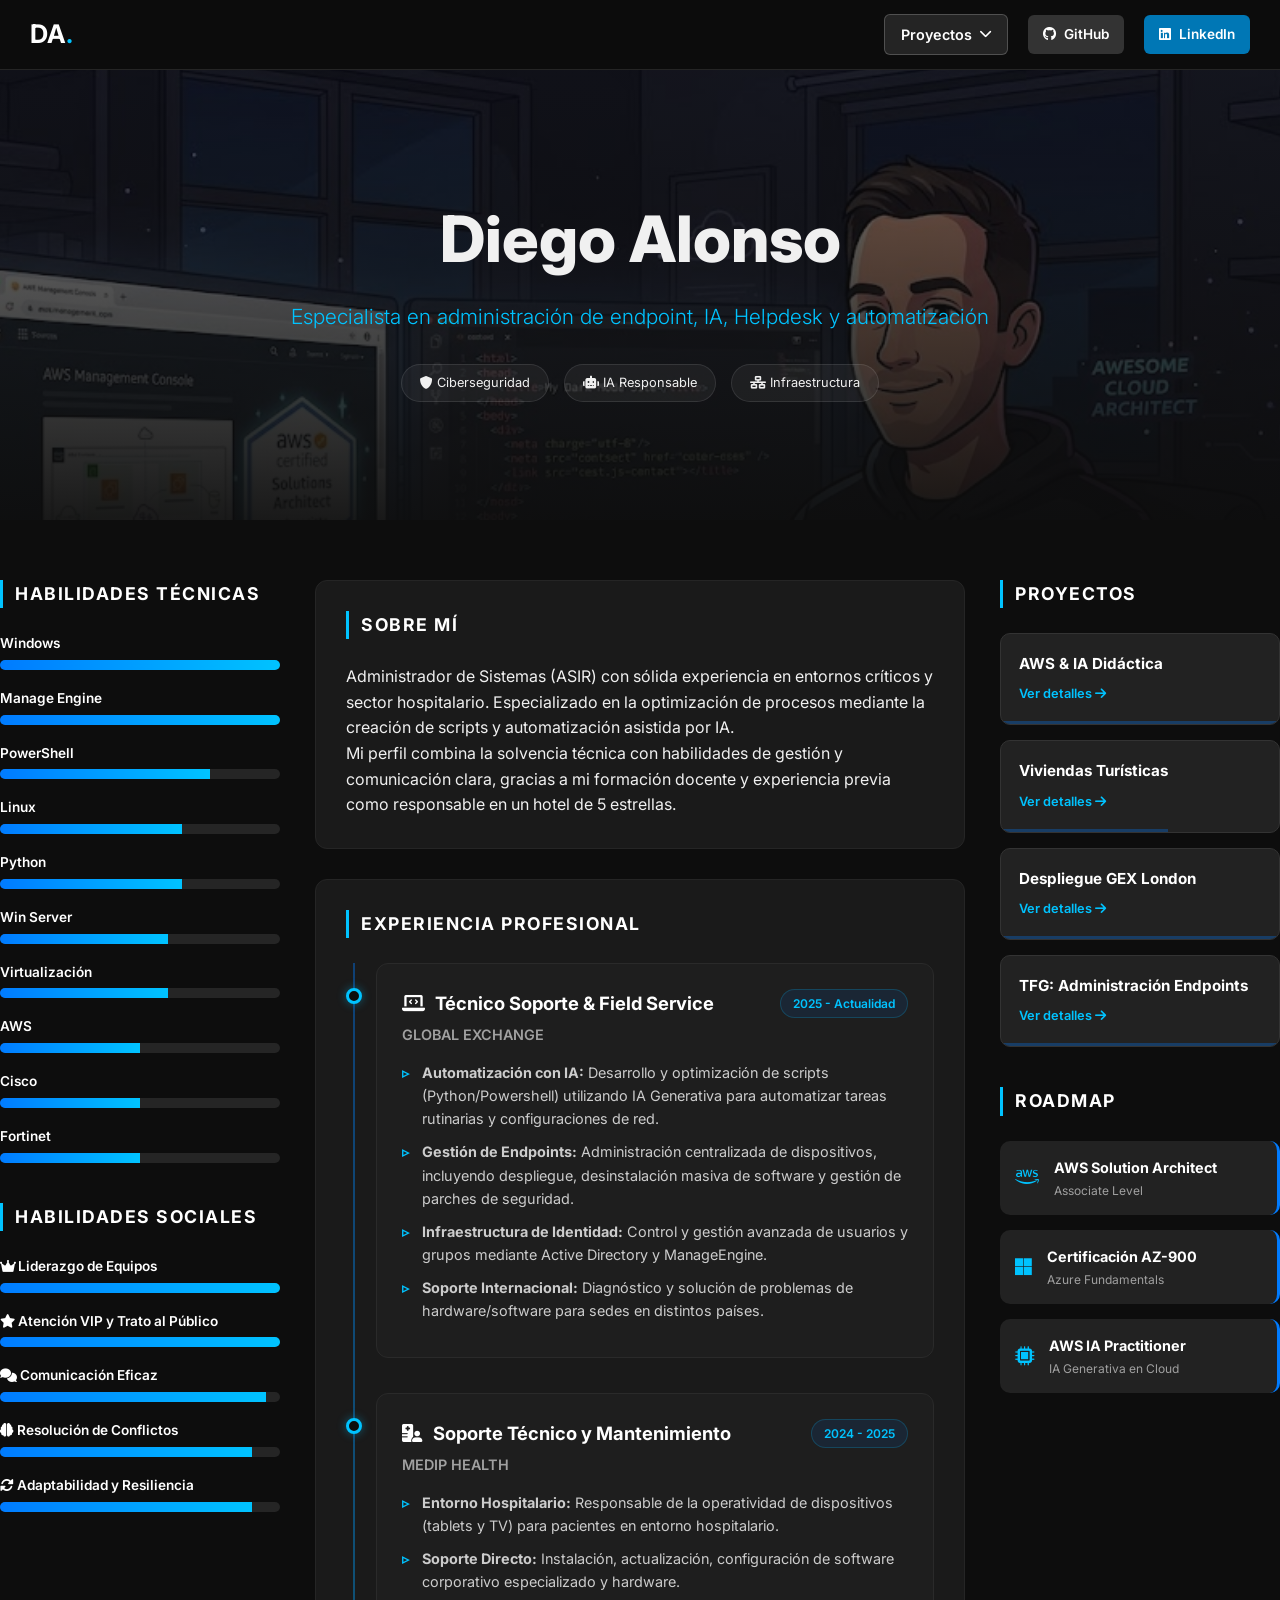
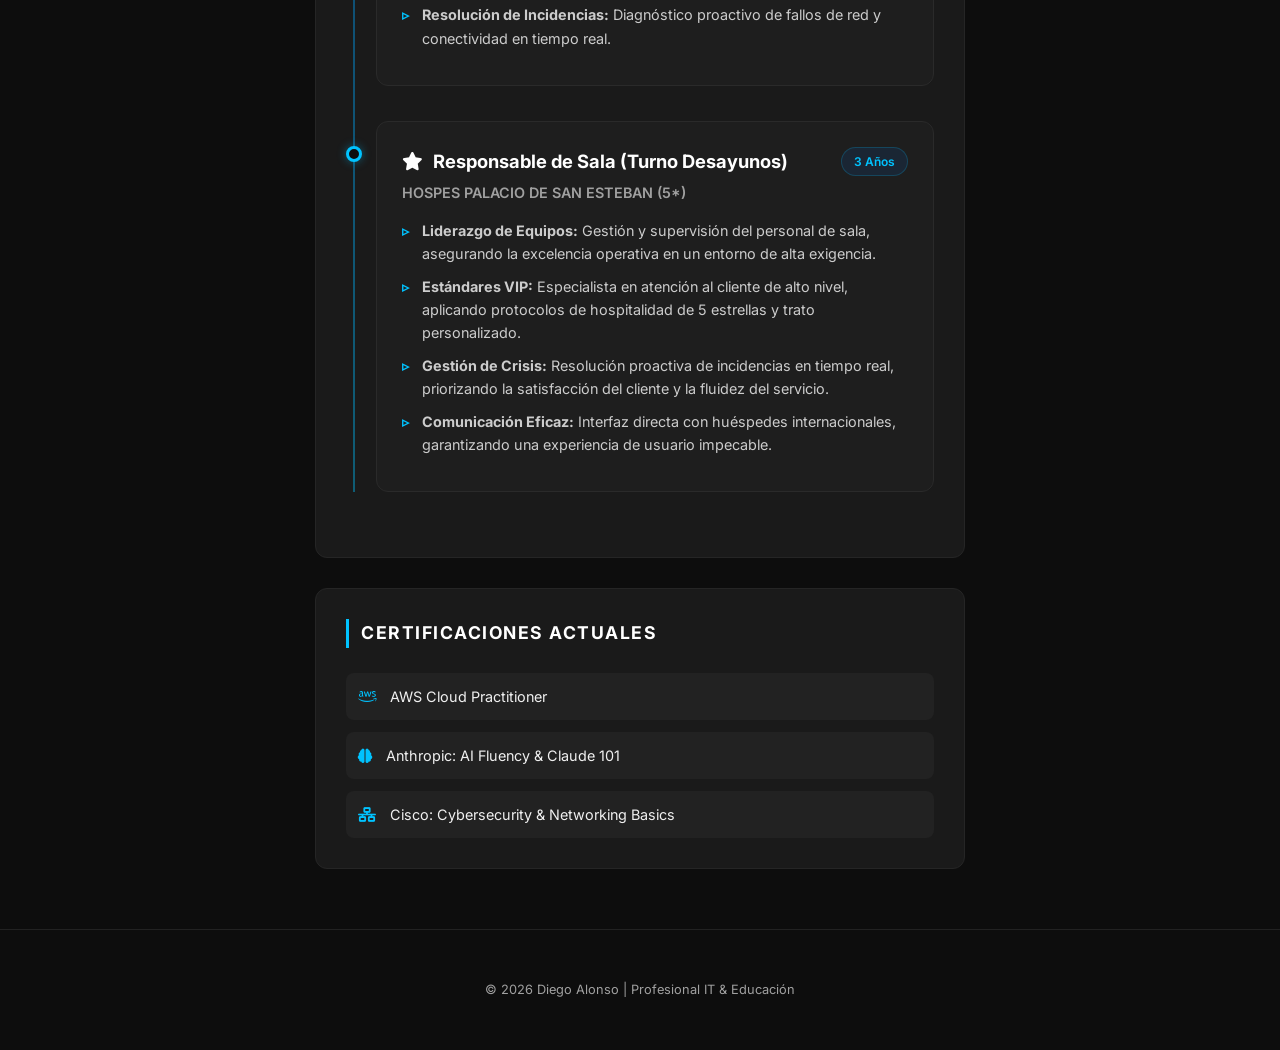
==== index.html @ 41f3daf1 "Add files via upload" ====
<!DOCTYPE html>
<html lang="es">
<head>
    <meta charset="UTF-8">
    <meta name="viewport" content="width=device-width, initial-scale=1.0">
    <title>Diego Alonso | IT Portfolio</title>
    <link rel="stylesheet" href="style.css">
    <link href="https://fonts.googleapis.com/css2?family=Inter:wght@300;400;600;700&display=swap" rel="stylesheet">
    <link rel="stylesheet" href="https://cdnjs.cloudflare.com/ajax/libs/font-awesome/6.0.0/css/all.min.css">
</head>
<body class="dark-mode">

   <nav class="navbar">
        <div class="nav-container container">
            <a href="index.html" class="logo">DA<span>.</span></a>
            <ul class="nav-menu">
                
                <li class="dropdown">
                    <a href="#" class="nav-projects-btn">Proyectos <i class="fas fa-chevron-down"></i></a>
                    <ul class="dropdown-content">
                        <li><a href="proyecto1.html">AWS & IA Didáctica</a></li>
                        <li><a href="proyecto2.html">Viviendas Turísticas</a></li>
                        <li><a href="proyecto3.html">Despliegue GEX London</a></li>
                        <li><a href="proyecto4.html">TFG: Administración Endpoints</a></li>
                    </ul>
                </li>
                
                
                <li>
                    <a href="https://github.com/lonsochico" target="_blank" class="nav-social-btn github">
                        <i class="fab fa-github"></i> GitHub
                    </a>
                </li>
                
                <li>
                    <a href="https://www.linkedin.com/in/diego-alonso-chico-1301a4183" target="_blank" class="nav-social-btn linkedin">
                        <i class="fab fa-linkedin"></i> LinkedIn
                    </a>
                </li>
            </ul>
        </div>
    </nav>

    <header class="hero">
        <div class="hero-overlay"></div>
        <div class="hero-content container">
            <h1>Diego Alonso</h1>
            <p class="tagline">Especialista en administración de endpoint, IA, Helpdesk y automatización</p>
            <div class="hero-badges">
                <span><i class="fas fa-shield-alt"></i> Ciberseguridad</span>
                <span><i class="fas fa-robot"></i> IA Responsable</span>
                <span><i class="fas fa-network-wired"></i> Infraestructura</span>
            </div>
        </div>
    </header>

    <main class="main-content-wrapper container">
        
        <aside class="sidebar left-sidebar">
            <h2 class="section-title">Habilidades Técnicas</h2>
            <div class="skills-list">
                <div class="skill-item">
                    <span class="skill-name">Windows</span>
                    <div class="progress-bar">
                        <div class="progress" style="width: 100%;"><span class="skill-percentage">100%</span></div>
                    </div>
                </div>
                <div class="skill-item">
                    <span class="skill-name">Manage Engine</span>
                    <div class="progress-bar">
                        <div class="progress" style="width: 100%;"><span class="skill-percentage">100%</span></div>
                    </div>
                </div>
                <div class="skill-item">
                    <span class="skill-name">PowerShell</span>
                    <div class="progress-bar">
                        <div class="progress" style="width: 75%;"><span class="skill-percentage">75%</span></div>
                    </div>
                </div>
                <div class="skill-item">
                    <span class="skill-name">Linux</span>
                    <div class="progress-bar">
                        <div class="progress" style="width: 65%;"><span class="skill-percentage">65%</span></div>
                    </div>
                </div>
                <div class="skill-item">
                    <span class="skill-name">Python</span>
                    <div class="progress-bar">
                        <div class="progress" style="width: 65%;"><span class="skill-percentage">65%</span></div>
                    </div>
                </div>
                <div class="skill-item">
                    <span class="skill-name">Win Server</span>
                    <div class="progress-bar">
                        <div class="progress" style="width: 60%;"><span class="skill-percentage">60%</span></div>
                    </div>
                </div>
                <div class="skill-item">
                    <span class="skill-name">Virtualización</span>
                    <div class="progress-bar">
                        <div class="progress" style="width: 60%;"><span class="skill-percentage">60%</span></div>
                    </div>
                </div>
                <div class="skill-item">
                    <span class="skill-name">AWS</span>
                    <div class="progress-bar">
                        <div class="progress" style="width: 50%;"><span class="skill-percentage">50%</span></div>
                    </div>
                </div>
                <div class="skill-item">
                    <span class="skill-name">Cisco</span>
                    <div class="progress-bar">
                        <div class="progress" style="width: 50%;"><span class="skill-percentage">50%</span></div>
                    </div>
                </div>
                <div class="skill-item">
                    <span class="skill-name">Fortinet</span>
                    <div class="progress-bar">
                        <div class="progress" style="width: 50%;"><span class="skill-percentage">50%</span></div>
                    </div>
                    <h2 class="section-title" style="margin-top: 40px;">Habilidades Sociales</h2>
                <div class="skills-list">
                    <div class="skill-item">
                        <span class="skill-name"><i class="fas fa-crown"></i> Liderazgo de Equipos</span>
                        <div class="progress-bar">
                            <div class="progress" style="width: 100%;"><span class="skill-percentage">100%</span></div>
                        </div>
                    </div>
                    <div class="skill-item">
                        <span class="skill-name"><i class="fas fa-star"></i> Atención VIP y Trato al Público</span>
                        <div class="progress-bar">
                            <div class="progress" style="width: 100%;"><span class="skill-percentage">100%</span></div>
                        </div>
                    </div>
                    <div class="skill-item">
                        <span class="skill-name"><i class="fas fa-comments"></i> Comunicación Eficaz</span>
                        <div class="progress-bar">
                            <div class="progress" style="width: 95%;"><span class="skill-percentage">95%</span></div>
                        </div>
                    </div>
                    <div class="skill-item">
                        <span class="skill-name"><i class="fas fa-brain"></i> Resolución de Conflictos</span>
                        <div class="progress-bar">
                            <div class="progress" style="width: 90%;"><span class="skill-percentage">90%</span></div>
                        </div>
                    </div>
                    <div class="skill-item">
                        <span class="skill-name"><i class="fas fa-sync-alt"></i> Adaptabilidad y Resiliencia</span>
                        <div class="progress-bar">
                            <div class="progress" style="width: 90%;"><span class="skill-percentage">90%</span></div>
                        </div>
                    </div>
                </div>
                </div>
            </div>
        </aside>

        <section class="main-content">
            
            <div class="card">
                <h2 class="section-title">Sobre Mí</h2>
                <p>Administrador de Sistemas (ASIR) con sólida experiencia en entornos críticos y sector hospitalario. Especializado en la optimización de procesos mediante la creación de scripts y automatización asistida por IA.</p>
                <p>Mi perfil combina la solvencia técnica con habilidades de gestión y comunicación clara, gracias a mi formación docente y experiencia previa como responsable en un hotel de 5 estrellas.</p>
            </div>

            <div class="card">
                <h2 class="section-title">Experiencia Profesional</h2>
                
                <div class="timeline">
                    <div class="timeline-item">
                        <div class="timeline-dot"></div>
                        <div class="timeline-content">
                            <div class="timeline-header">
                                <h4><i class="fas fa-laptop-code"></i> Técnico Soporte & Field Service</h4>
                                <span class="date-badge">2025 - Actualidad</span>
                            </div>
                            <p class="company-name">Global Exchange</p>
                            <ul class="task-list">
                                <li><strong>Automatización con IA:</strong> Desarrollo y optimización de scripts (Python/Powershell) utilizando IA Generativa para automatizar tareas rutinarias y configuraciones de red.</li>
                                <li><strong>Gestión de Endpoints:</strong> Administración centralizada de dispositivos, incluyendo despliegue, desinstalación masiva de software y gestión de parches de seguridad.</li>
                                <li><strong>Infraestructura de Identidad:</strong> Control y gestión avanzada de usuarios y grupos mediante Active Directory y ManageEngine.</li>
                                <li><strong>Soporte Internacional:</strong> Diagnóstico y solución de problemas de hardware/software para sedes en distintos países.</li>
                            </ul>
                        </div>
                    </div>

                    <div class="timeline-item">
                        <div class="timeline-dot"></div>
                        <div class="timeline-content">
                            <div class="timeline-header">
                                <h4><i class="fas fa-hospital-user"></i> Soporte Técnico y Mantenimiento</h4>
                                <span class="date-badge">2024 - 2025</span>
                            </div>
                            <p class="company-name">Medip Health</p>
                            <ul class="task-list">
                                <li><strong>Entorno Hospitalario:</strong> Responsable de la operatividad de dispositivos (tablets y TV) para pacientes en entorno hospitalario.</li>
                                <li><strong>Soporte Directo:</strong> Instalación, actualización, configuración de software corporativo especializado y hardware.</li>
                                <li><strong>Resolución de Incidencias:</strong> Diagnóstico proactivo de fallos de red y conectividad en tiempo real.</li>
                            </ul>
                        </div>
                    </div>
                    <div class="timeline-item">
                        <div class="timeline-dot"></div>
                        <div class="timeline-content">
                            <div class="timeline-header">
                                <h4><i class="fas fa-star"></i> Responsable de Sala (Turno Desayunos)</h4>
                                <span class="date-badge">3 Años</span>
                            </div>
                            <p class="company-name">Hospes Palacio de San Esteban (5*)</p>
                            <ul class="task-list">
                                <li><strong>Liderazgo de Equipos:</strong> Gestión y supervisión del personal de sala, asegurando la excelencia operativa en un entorno de alta exigencia.</li>
                                <li><strong>Estándares VIP:</strong> Especialista en atención al cliente de alto nivel, aplicando protocolos de hospitalidad de 5 estrellas y trato personalizado.</li>
                                <li><strong>Gestión de Crisis:</strong> Resolución proactiva de incidencias en tiempo real, priorizando la satisfacción del cliente y la fluidez del servicio.</li>
                                <li><strong>Comunicación Eficaz:</strong> Interfaz directa con huéspedes internacionales, garantizando una experiencia de usuario impecable.</li>
                            </ul>
                        </div>
                    </div>
                </div>
            </div>

            <div class="card">
                <h2 class="section-title">Certificaciones Actuales</h2>
                <ul class="cert-list">
                    <li><i class="fab fa-aws"></i> AWS Cloud Practitioner</li>
                    <li><i class="fas fa-brain"></i> Anthropic: AI Fluency & Claude 101</li>
                    <li><i class="fas fa-network-wired"></i> Cisco: Cybersecurity & Networking Basics</li>
                </ul>
            </div>
            
        </section>

        <aside class="sidebar right-sidebar">
            
            <div class="sidebar-block">
                <h2 class="section-title">Proyectos</h2>
                <div class="project-nav-list">
                    <a href="proyecto1.html" class="project-nav-card">
                        <div class="project-nav-info">
                            <h4>AWS & IA Didáctica</h4>
                            <div class="project-status">
                                <span class="default-text">Ver detalles <i class="fas fa-arrow-right"></i></span>
                                <span class="hover-text progress-100">Completado: 100%</span>
                            </div>
                        </div>
                        <div class="card-progress-line" style="width: 100%;"></div>
                    </a>
                    
                    <a href="proyecto2.html" class="project-nav-card">
                        <div class="project-nav-info">
                            <h4>Viviendas Turísticas</h4>
                            <div class="project-status">
                                <span class="default-text">Ver detalles <i class="fas fa-arrow-right"></i></span>
                                <span class="hover-text progress-60">En proceso: 60%</span>
                            </div>
                        </div>
                        <div class="card-progress-line" style="width: 60%;"></div>
                    </a>
                    
                    <a href="proyecto3.html" class="project-nav-card">
                        <div class="project-nav-info">
                            <h4>Despliegue GEX London</h4>
                            <div class="project-status">
                                <span class="default-text">Ver detalles <i class="fas fa-arrow-right"></i></span>
                                <span class="hover-text progress-100">Completado: 100%</span>
                            </div>
                        </div>
                        <div class="card-progress-line" style="width: 100%;"></div>
                    </a>
                    <a href="proyecto4.html" class="project-nav-card">
                        <div class="project-nav-info">
                            <h4>TFG: Administración Endpoints</h4>
                            <div class="project-status">
                                <span class="default-text">Ver detalles <i class="fas fa-arrow-right"></i></span>
                                <span class="hover-text progress-100">Completado: 100%</span>
                            </div>
                        </div>
                        <div class="card-progress-line" style="width: 100%;"></div>
                    </a>
                </div>
            </div>

            <div class="sidebar-block roadmap-block">
                <h2 class="section-title">Roadmap</h2>
                <div class="next-steps-list">
                    <div class="step-card">
                        <div class="step-icon"><i class="fab fa-aws"></i></div>
                        <div class="step-info">
                            <h4>AWS Solution Architect</h4>
                            <p>Associate Level</p>
                        </div>
                    </div>
                    <div class="step-card">
                        <div class="step-icon"><i class="fab fa-microsoft"></i></div>
                        <div class="step-info">
                            <h4>Certificación AZ-900</h4>
                            <p>Azure Fundamentals</p>
                        </div>
                    </div>
                    <div class="step-card">
                        <div class="step-icon"><i class="fas fa-microchip"></i></div>
                        <div class="step-info">
                            <h4>AWS IA Practitioner</h4>
                            <p>IA Generativa en Cloud</p>
                        </div>
                    </div>
                </div>
            </div>

        </aside>

    </main>

    <footer>
        <p>&copy; 2026 Diego Alonso | Profesional IT & Educación</p>
    </footer>

</body>
</html>
---- style.css ----
/* --- VARIABLES --- */
:root {
    --bg-color: #0d0d0d;
    --card-bg: #1a1a1a;
    --accent: #00c3ff;
    --accent-success: #00ff88;
    --accent-warning: #ffcc00;
    --text: #f0f0f0;
    --text-dim: #a0a0a0;
    --primary: #007bff;
    --nav-height: 70px;
}

/* --- ESTRUCTURA GENERAL --- */
* { box-sizing: border-box; margin: 0; padding: 0; }
body { 
    font-family: 'Inter', sans-serif; 
    background-color: var(--bg-color); 
    color: var(--text); 
    line-height: 1.6;
    overflow-x: hidden;
}
.container { max-width: 1400px; margin: 0 auto; padding: 0 30px; }

/* --- NAVEGACIÓN --- */
.navbar { 
    background: rgba(13, 13, 13, 0.98); 
    height: var(--nav-height); 
    width: 100%; 
    position: fixed; 
    top: 0; 
    z-index: 1000; 
    border-bottom: 1px solid #252525; 
    display: flex; 
    align-items: center; 
}
.nav-container { display: flex; justify-content: space-between; align-items: center; width: 100%; }
.logo { color: white; font-weight: 700; font-size: 1.6rem; text-decoration: none; }
.logo span { color: var(--accent); }
.nav-menu { display: flex; list-style: none; gap: 20px; align-items: center; }
.nav-menu a { color: var(--text-dim); text-decoration: none; font-size: 0.95rem; font-weight: 500; transition: 0.3s; }
.nav-menu a:hover { color: white; }

/* --- ESTILOS DEL BOTÓN PROYECTOS Y DROPDOWN --- */
.dropdown { position: relative; }

/* El botón de Proyectos para que parezca un botón real */
.nav-projects-btn {
    background-color: rgba(255, 255, 255, 0.1) !important; 
    color: white !important;
    padding: 8px 16px !important;
    border-radius: 6px;
    font-weight: 600 !important;
    font-size: 0.9rem !important;
    display: flex;
    align-items: center;
    gap: 8px;
    border: 1px solid rgba(255, 255, 255, 0.2);
    transition: all 0.3s ease !important;
}

.nav-projects-btn:hover {
    background-color: rgba(255, 255, 255, 0.2) !important;
    border-color: var(--accent);
}

.nav-projects-btn i { font-size: 0.8rem; }

/* El contenido desplegable (sin puntos) */
.dropdown-content { 
    display: none; 
    position: absolute; 
    top: 100%; 
    left: 0; 
    background: var(--card-bg); 
    min-width: 240px; 
    border-radius: 8px; 
    border: 1px solid #333; 
    padding: 10px 0;
    margin-top: 10px; 
    list-style-type: none; 
    box-shadow: 0 10px 25px rgba(0,0,0,0.5);
}

.dropdown:hover .dropdown-content { display: block; }

.dropdown-content li {
    list-style: none;
    margin: 0;
    padding: 0;
}

.dropdown-content a { 
    padding: 12px 20px; 
    display: block; 
    text-decoration: none; 
    color: var(--text); 
    font-size: 0.9rem;
    transition: background 0.2s;
}

.dropdown-content a:hover { 
    background: #252525; 
    color: var(--accent) !important; 
}

/* --- BOTONES SOCIALES (LinkedIn & GitHub) --- */
.nav-social-btn {
    color: white !important;
    padding: 8px 14px !important;
    border-radius: 6px;
    font-weight: 600 !important;
    font-size: 0.85rem !important;
    display: flex;
    align-items: center;
    gap: 8px;
    transition: all 0.3s ease !important;
    border: 1px solid transparent;
    text-decoration: none;
}

.nav-social-btn.github { background-color: #333; }
.nav-social-btn.linkedin { background-color: #0077b5; }

.nav-social-btn:hover {
    background-color: transparent !important;
    transform: translateY(-2px);
    box-shadow: 0 4px 15px rgba(0, 0, 0, 0.4);
}

.nav-social-btn.github:hover { border-color: #ffffff; color: #ffffff !important; }
.nav-social-btn.linkedin:hover { border-color: #0077b5; color: #0077b5 !important; }

/* --- HERO --- */
.hero { position: relative; height: 50vh; min-height: 400px; display: flex; align-items: center; justify-content: center; text-align: center; margin-top: var(--nav-height); background: url('fondo-tecnico.jpg') center/cover no-repeat fixed; }
.hero-overlay { position: absolute; top: 0; left: 0; width: 100%; height: 100%; background: linear-gradient(to bottom, rgba(13,13,13,0.5), rgba(13,13,13,0.95)); }
.hero-content { position: relative; z-index: 10; }
.hero h1 { font-size: 4rem; font-weight: 800; margin-bottom: 10px; }
.tagline { color: var(--accent); font-size: 1.3rem; font-weight: 300; }
.hero-badges { display: flex; justify-content: center; gap: 15px; margin-top: 30px; }
.hero-badges span { background: rgba(255,255,255,0.05); padding: 8px 18px; border-radius: 50px; font-size: 0.8rem; border: 1px solid rgba(255,255,255,0.1); }

/* --- GRID DE 3 COLUMNAS --- */
.main-content-wrapper {
    display: grid;
    grid-template-columns: 280px 1fr 280px;
    gap: 35px;
    padding: 60px 0;
    align-items: start;
}

.sidebar { position: sticky; top: 100px; }
.sidebar-block { margin-bottom: 40px; }

/* HABILIDADES */
.skills-list { display: flex; flex-direction: column; gap: 18px; }
.skill-item { width: 100%; }
.skill-name { font-size: 0.85rem; font-weight: 600; color: white; display: block; margin-bottom: 5px; }
.progress-bar { background: #252525; height: 10px; border-radius: 10px; overflow: hidden; }
.progress { background: linear-gradient(90deg, var(--primary), var(--accent)); height: 100%; display: flex; justify-content: flex-end; align-items: center; transition: 0.5s; }
.skill-percentage { font-size: 0.7rem; color: white; padding-right: 8px; opacity: 0; transition: 0.3s; }
.skill-item:hover .skill-percentage { opacity: 1; }

/* CONTENIDO CENTRAL */
.main-content { display: flex; flex-direction: column; gap: 30px; }
.card { background: var(--card-bg); padding: 30px; border-radius: 12px; border: 1px solid #252525; }
.section-title { font-size: 1.1rem; color: white; margin-bottom: 25px; text-transform: uppercase; letter-spacing: 1.5px; border-left: 3px solid var(--accent); padding-left: 12px; }

/* LÍNEA DE TIEMPO PROFESIONAL */
.timeline { position: relative; padding-left: 30px; margin-top: 20px; }
.timeline::before { content: ''; position: absolute; left: 7px; top: 0; bottom: 0; width: 2px; background: linear-gradient(to bottom, var(--primary), var(--accent)); opacity: 0.4; }
.timeline-item { position: relative; margin-bottom: 35px; }
.timeline-dot { position: absolute; left: -30px; top: 25px; width: 16px; height: 16px; border-radius: 50%; background: var(--bg-color); border: 3px solid var(--accent); box-shadow: 0 0 10px rgba(0, 195, 255, 0.4); z-index: 2; transition: 0.3s; }
.timeline-content { background: rgba(255, 255, 255, 0.02); border: 1px solid #2a2a2a; padding: 25px; border-radius: 12px; transition: 0.3s; }
.timeline-item:hover .timeline-content { background: rgba(255, 255, 255, 0.04); transform: translateX(5px); }
.timeline-header { display: flex; justify-content: space-between; align-items: flex-start; margin-bottom: 5px; flex-wrap: wrap; gap: 10px; }
.timeline-header h4 { color: white; font-size: 1.15rem; display: flex; align-items: center; gap: 10px; }
.date-badge { background: rgba(0, 123, 255, 0.1); color: var(--accent); padding: 4px 12px; border-radius: 20px; font-size: 0.75rem; font-weight: 600; border: 1px solid rgba(0, 195, 255, 0.2); }
.company-name { color: var(--text-dim); font-size: 0.9rem; font-weight: 600; margin-bottom: 15px; text-transform: uppercase; }
.task-list { list-style: none; padding: 0; }
.task-list li { position: relative; padding-left: 20px; margin-bottom: 10px; font-size: 0.9rem; color: #ccc; }
.task-list li::before { content: '▹'; position: absolute; left: 0; color: var(--accent); font-weight: bold; }

/* CERTIFICACIONES */
.cert-list { list-style: none; display: grid; gap: 12px; }
.cert-list li { background: #222; padding: 12px; border-radius: 8px; font-size: 0.9rem; }
.cert-list i { color: var(--accent); margin-right: 10px; }

/* --- PROYECTOS & ROADMAP (DERECHA) --- */
.next-steps-list, .project-nav-list { display: flex; flex-direction: column; gap: 15px; }

.project-nav-card,
.project-nav-card:visited {
    background: #222;
    padding: 18px 18px 22px 18px; 
    border-radius: 10px;
    text-decoration: none !important;
    color: white !important;
    border: 1px solid #333;
    transition: 0.3s;
    display: block;
    position: relative;
    overflow: hidden;
}

.project-nav-card:hover { background: #282828; border-color: var(--accent); transform: translateY(-3px); }
.project-nav-info h4 { font-size: 0.95rem; color: white !important; margin-bottom: 8px; }

.project-status { position: relative; height: 18px; overflow: hidden; }
.project-status span { font-size: 0.8rem; font-weight: 600; position: absolute; transition: 0.3s; }
.default-text { color: var(--accent); opacity: 1; }
.hover-text { transform: translateY(100%); opacity: 0; }
.project-nav-card:hover .default-text { transform: translateY(-100%); opacity: 0; }
.project-nav-card:hover .hover-text { transform: translateY(0); opacity: 1; }
.progress-100 { color: var(--accent-success); }
.progress-60 { color: var(--accent-warning); }
.card-progress-line { position: absolute; bottom: 0; left: 0; height: 3px; background: var(--primary); opacity: 0.3; transition: 0.3s; }
.project-nav-card:hover .card-progress-line { opacity: 1; background: var(--accent); }

/* ROADMAP */
.step-card { display: flex; align-items: center; gap: 15px; background: #222; padding: 15px; border-radius: 10px; border-right: 3px solid var(--primary); }
.step-icon { font-size: 1.2rem; color: var(--accent); }
.step-info h4 { font-size: 0.9rem; color: white; margin-bottom: 2px; }
.step-info p { font-size: 0.75rem; color: var(--text-dim); }

/* --- FOOTER --- */
footer { text-align: center; padding: 50px 0; color: var(--text-dim); font-size: 0.8rem; border-top: 1px solid #222; }

/* --- RESPONSIVE --- */
@media (max-width: 1200px) {
    .nav-menu { gap: 15px; }
    .nav-social-btn { padding: 6px 12px !important; font-size: 0.8rem !important; }
}

@media (max-width: 1100px) {
    .main-content-wrapper { grid-template-columns: 1fr 1fr; }
    .right-sidebar { grid-column: span 2; display: grid; grid-template-columns: 1fr 1fr; gap: 30px; position: static; }
}

@media (max-width: 768px) {
    .main-content-wrapper { grid-template-columns: 1fr; }
    .right-sidebar { grid-template-columns: 1fr; }
    .hero h1 { font-size: 2.5rem; }
}
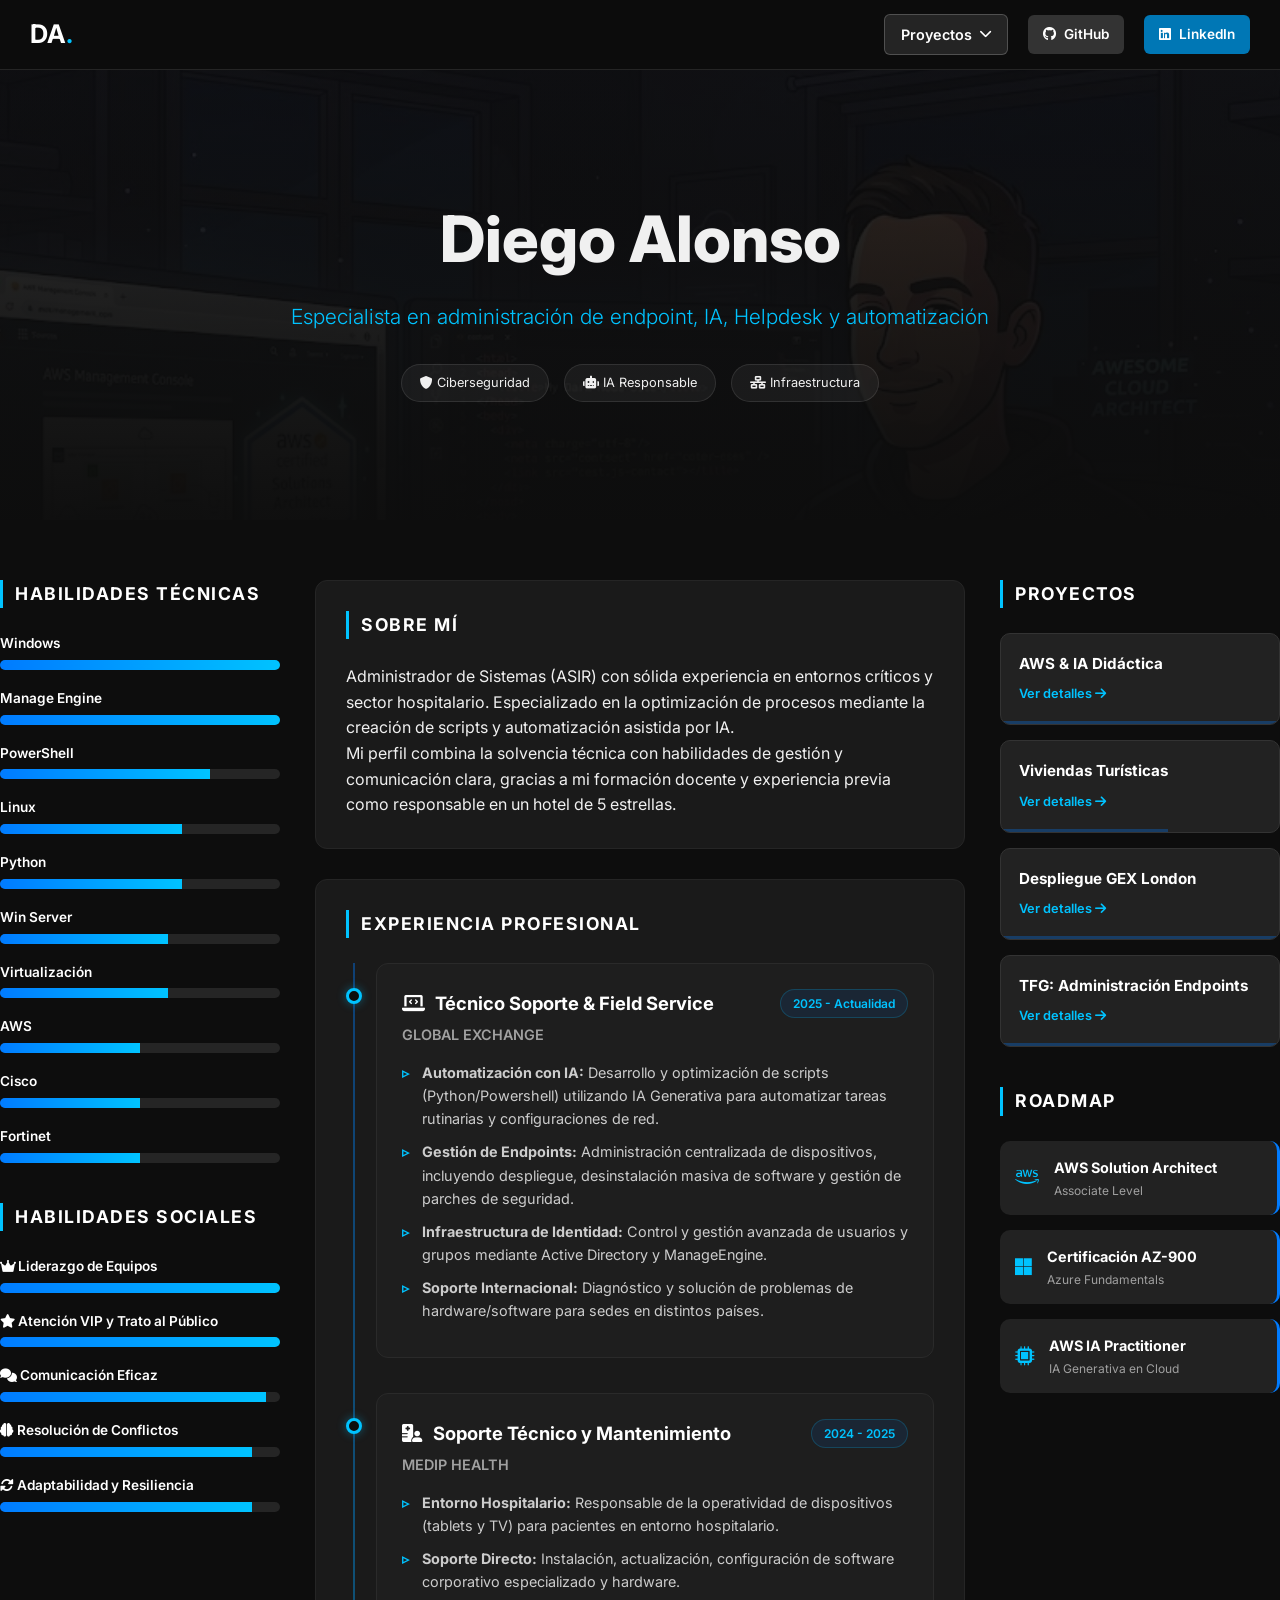
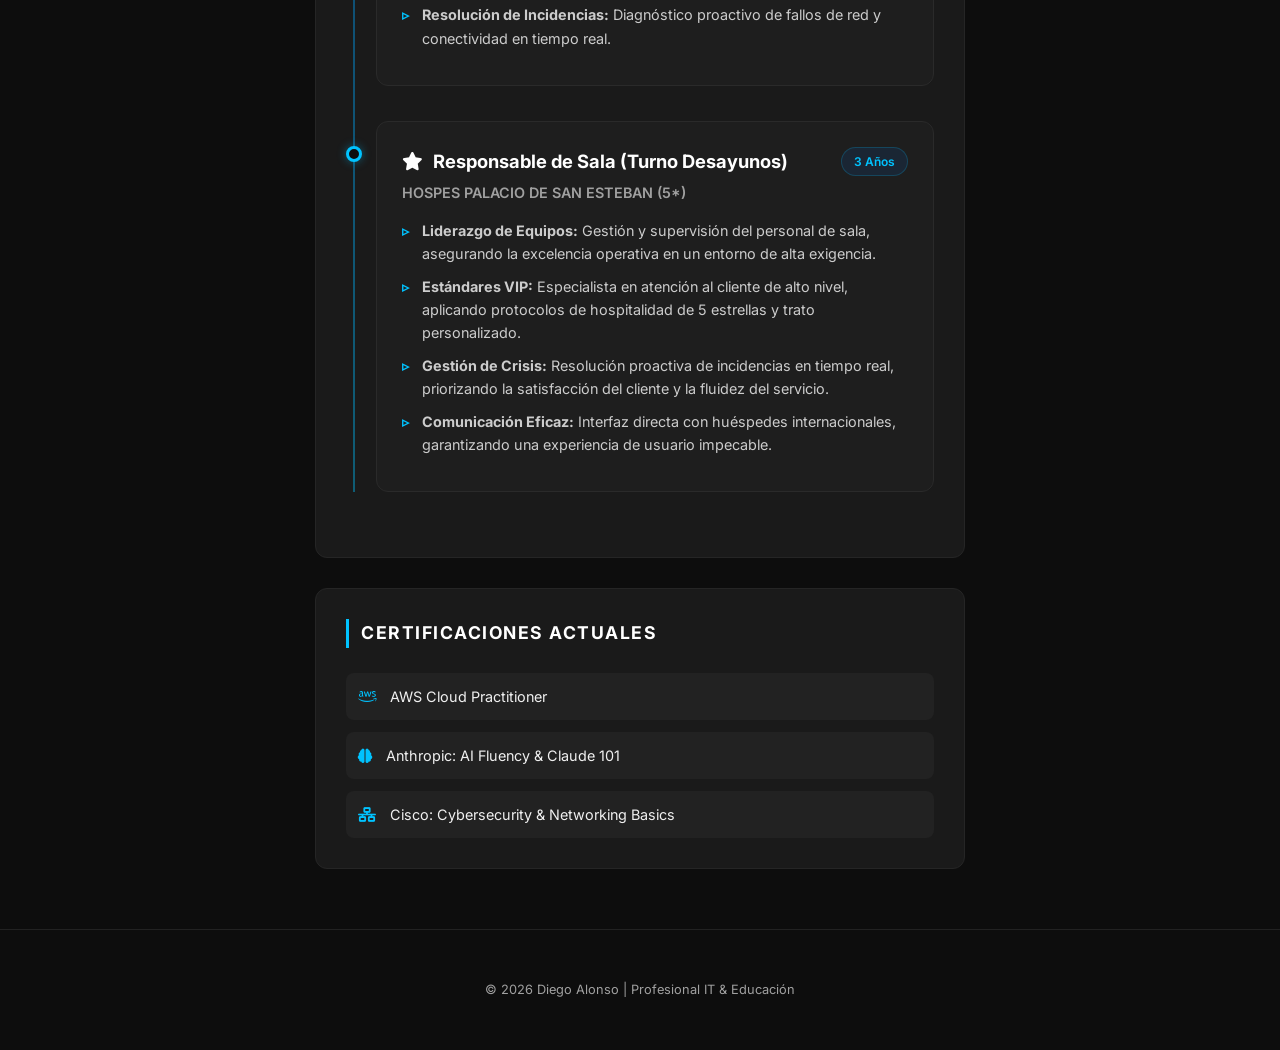
==== commit ecbea215: "Restore original index.html content Restored original content of index.html after accidental removal" ====
--- a/index.html
+++ b/index.html
@@ -3,7 +3,7 @@
 <head>
     <meta charset="UTF-8">
     <meta name="viewport" content="width=device-width, initial-scale=1.0">
-    <title>Diego Alonso | IT Portfolio</title>
+    <title>Diego Alonso Chico| IT Portfolio</title>
     <link rel="stylesheet" href="style.css">
     <link href="https://fonts.googleapis.com/css2?family=Inter:wght@300;400;600;700&display=swap" rel="stylesheet">
     <link rel="stylesheet" href="https://cdnjs.cloudflare.com/ajax/libs/font-awesome/6.0.0/css/all.min.css">
@@ -41,7 +41,7 @@
         </div>
     </nav>
 
-    <header class="hero">
+    <header class="hero" style="background-image: linear-gradient(to bottom, rgba(13,13,13,0.6), rgba(13,13,13,0.98)), url('assets/img/fondo-tecnico.jpg');">
         <div class="hero-overlay"></div>
         <div class="hero-content container">
             <h1>Diego Alonso</h1>
@@ -315,4 +315,4 @@
     </footer>
 
 </body>
-</html>+</html>
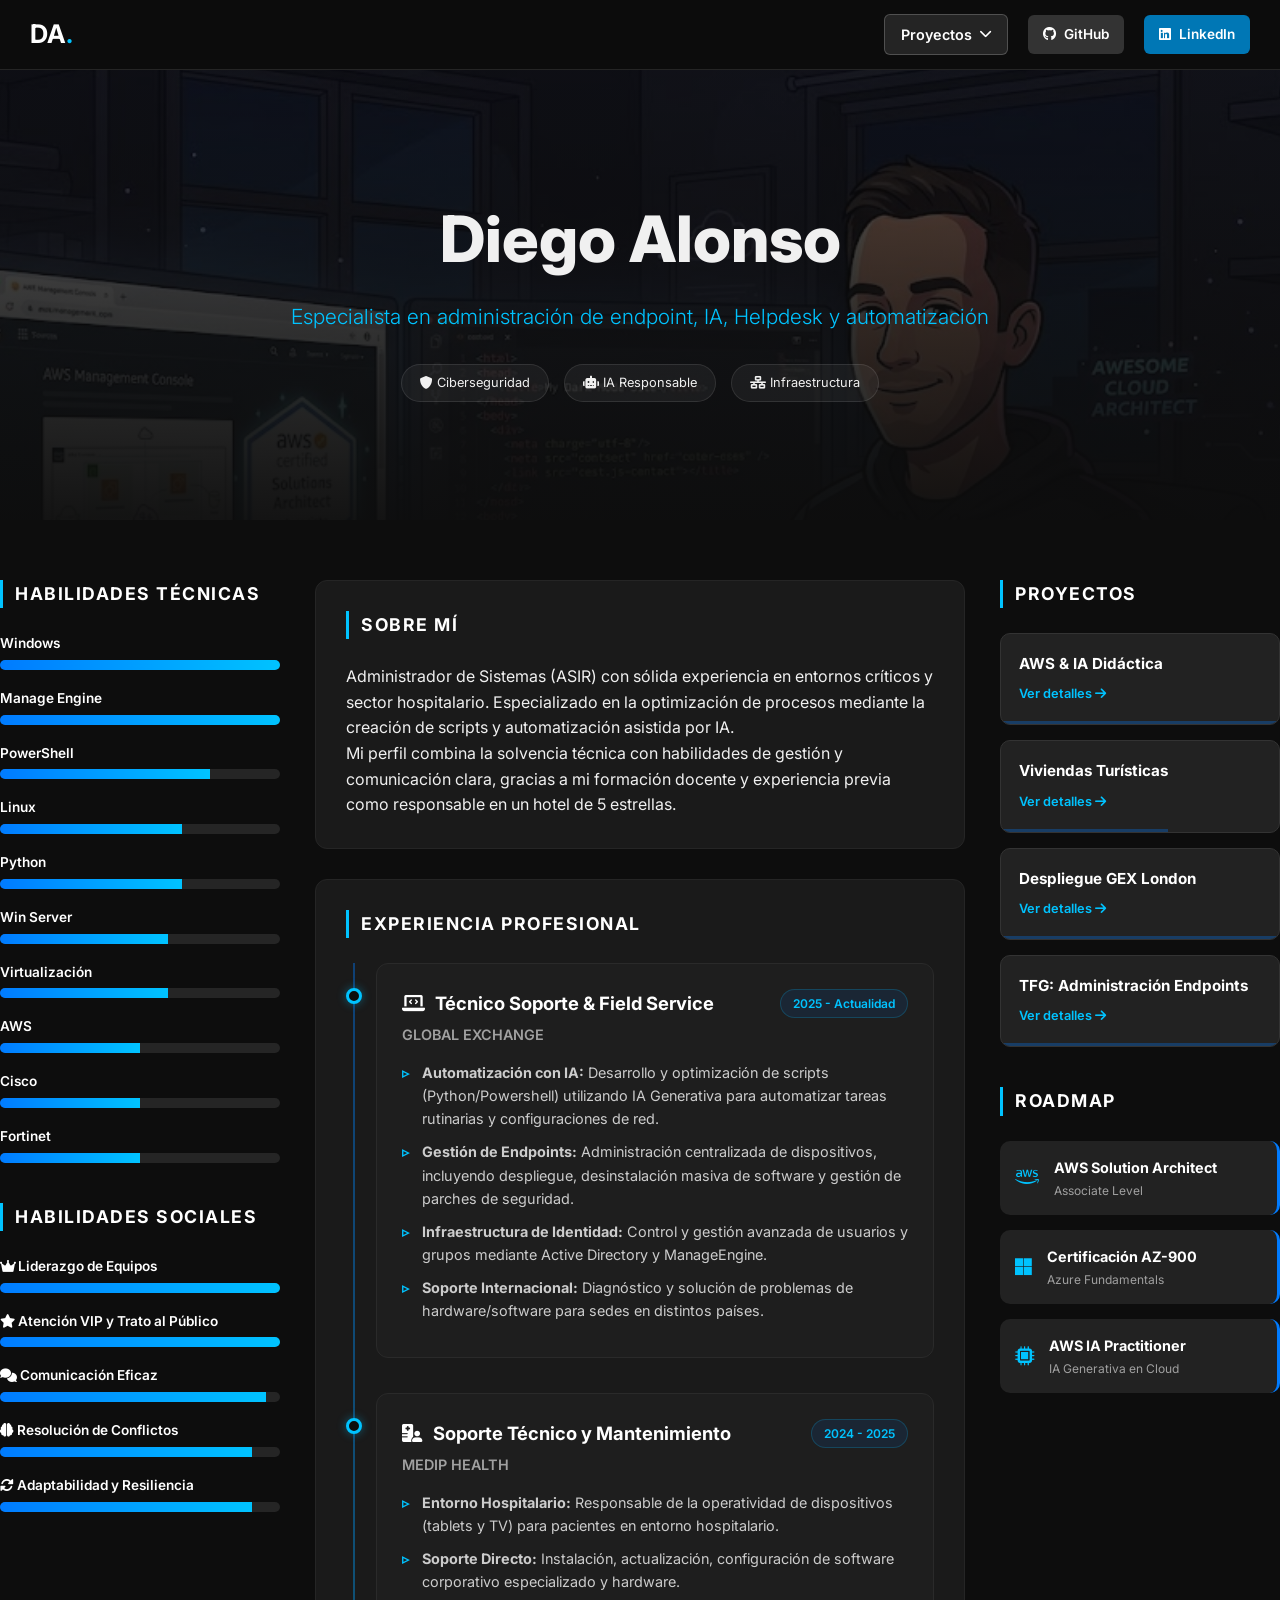
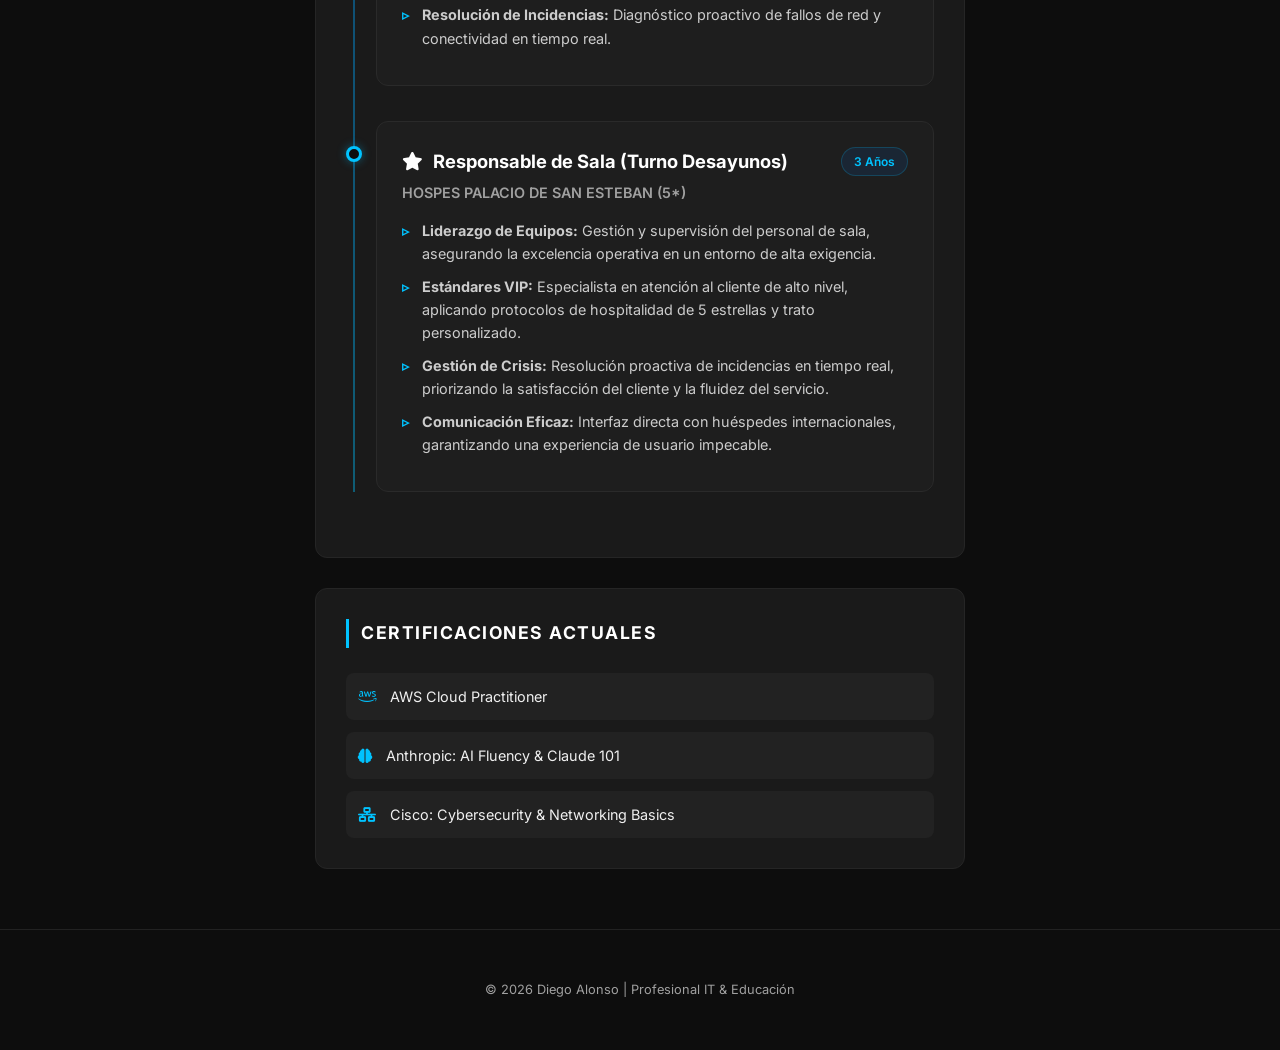
==== commit f22f2204: "Update print statement from 'Hello' to 'Goodbye'" ====
--- a/index.html
+++ b/index.html
@@ -41,7 +41,7 @@
         </div>
     </nav>
 
-    <header class="hero" style="background-image: linear-gradient(to bottom, rgba(13,13,13,0.6), rgba(13,13,13,0.98)), url('assets/img/fondo-tecnico.jpg');">
+    <header class="hero" style="background-image: linear-gradient(to bottom, rgba(0,0,0,0.2), rgba(0,0,0,0.6)), url('assets/img/fondo-tecnico.jpg');">
         <div class="hero-overlay"></div>
         <div class="hero-content container">
             <h1>Diego Alonso</h1>
